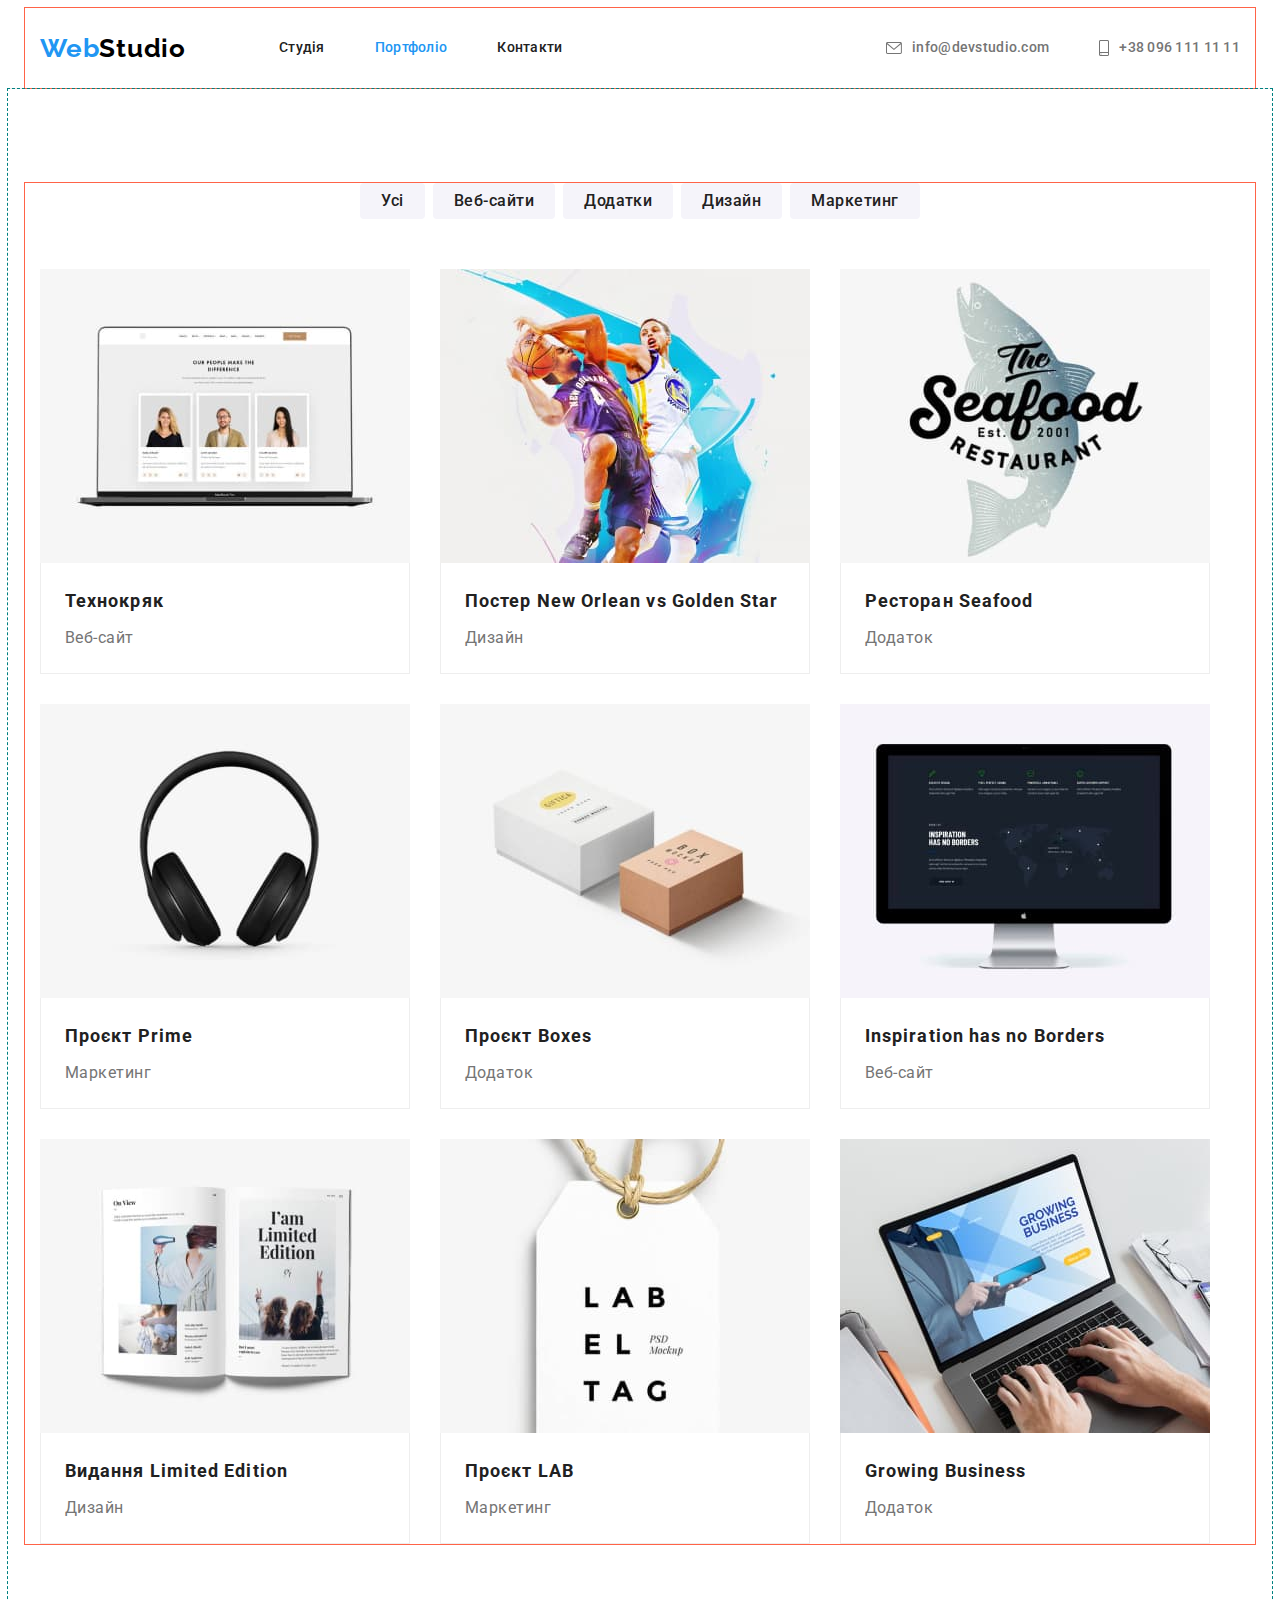
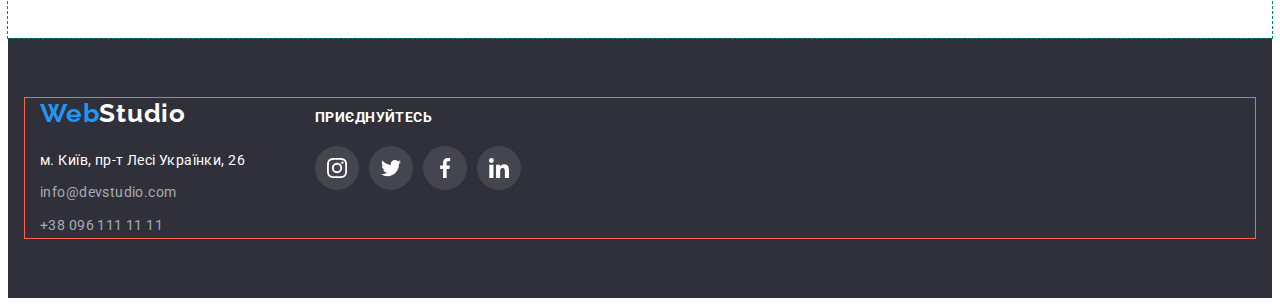
==== portfolio.html @ a0ae5f19 "Add files from hw-04" ====
<!DOCTYPE html>
<html lang="uk">
  <head>
    <meta charset="UTF-8" />
    <meta http-equiv="X-UA-Compatible" content="IE=edge" />
    <meta name="viewport" content="width=device-width, initial-scale=1.0" />
    <title>Портфоліо</title>
    <link rel="preconnect" href="https://fonts.googleapis.com" />
    <link rel="preconnect" href="https://fonts.gstatic.com" crossorigin />
    <link
      href="https://fonts.googleapis.com/css2?family=Raleway:wght@700&family=Roboto:wght@400;500;700;900&display=swap"
      rel="stylesheet"
    />
    <link
      rel="stylesheet"
      href="https://cdnjs.cloudflare.com/ajax/libs/modern-normalize/1.1.0/modern-normalize.min.css"
      integrity="sha512-wpPYUAdjBVSE4KJnH1VR1HeZfpl1ub8YT/NKx4PuQ5NmX2tKuGu6U/JRp5y+Y8XG2tV+wKQpNHVUX03MfMFn9Q=="
      crossorigin="anonymous"
      referrerpolicy="no-referrer"
    />
    <link rel="stylesheet" href="./css/style.css" />
  </head>
  <body>
    <header class="header">
      <div class="header-container container">
        <a href="./index.html" class="header-logo logo"
          >Web<span class="logo-header">Studio</span></a
        >
        <nav class="nav">
          <ul class="site-nav list">
            <li><a href="./index.html" class="header-nav-link link">Студія</a></li>
            <li><a href="./portfolio.html" class="header-nav-link link current">Портфоліо</a></li>
            <li><a href="" class="header-nav-link link">Контакти</a></li>
          </ul>
        </nav>
        <ul class="auth-nav list">
          <li>
            <a href="mailto:info@devstudio.com" class="header-address header-nav-link link">
              <svg class="header-icon envelope" width="16px" height="12px">
                <use href="./img/sprite.svg#icon-envelope"></use>
              </svg>
              info@devstudio.com</a
            >
          </li>
          <li>
            <a href="tel:+380961111111" class="header-tel header-nav-link link">
              <svg class="header-icon smartphone" width="10px" height="16px">
                <use href="./img/sprite.svg#icon-smartphone"></use>
              </svg>
              +38 096 111 11 11</a
            >
          </li>
        </ul>
      </div>
    </header>
    <main>
      <section class="section">
        <div class="main-container container">
          <h1 class="visually-hidden">Портфоліо</h1>
          <ul class="filter-list list">
            <li><button type="button" class="filter-btn">Усі</button></li>
            <li><button type="button" class="filter-btn">Веб-сайти</button></li>
            <li><button type="button" class="filter-btn">Додатки</button></li>
            <li><button type="button" class="filter-btn">Дизайн</button></li>
            <li><button type="button" class="filter-btn">Маркетинг</button></li>
          </ul>
          <ul class="list gallery-list">
            <li class="list-item list-gallery">
              <a href="" class="gallery-image link">
                <img
                  src="./img/portfolio-img-1.jpg"
                  alt="фото людей на екрані ноутбука"
                  width="370"
                  height="294"
                />
                <div class="gallery-description">
                  <h2 class="section-title gallery-item-title">Технокряк</h2>
                  <p class="gallery-item-text">Веб-сайт</p>
                </div>
              </a>
            </li>
            <li class="list-item list-gallery">
              <a href="" class="gallery-image link">
                <img
                  src="./img/portfolio-img-2.jpg"
                  alt="постер з баскетболістами"
                  width="370"
                  height="294"
                />
                <div class="gallery-description">
                  <h2 class="section-title gallery-item-title">
                    Постер <span lang="en">New Orlean vs Golden Star</span>
                  </h2>
                  <p class="gallery-item-text">Дизайн</p>
                </div>
              </a>
            </li>
            <li class="list-item list-gallery">
              <a href="" class="gallery-image link">
                <img
                  src="./img/portfolio-img-3.jpg"
                  alt="логотип рибного ресторану"
                  width="370"
                  height="294"
                />
                <div class="gallery-description">
                  <h2 class="section-title gallery-item-title">
                    Ресторан <span lang="en">Seafood</span>
                  </h2>
                  <p class="gallery-item-text">Додаток</p>
                </div>
              </a>
            </li>
            <li class="list-item list-gallery">
              <a href="" class="gallery-image link">
                <img
                  src="./img/portfolio-img-4.jpg"
                  alt="навушники чорного кольору"
                  width="370"
                  height="294"
                />
                <div class="gallery-description">
                  <h2 class="section-title gallery-item-title">
                    Проєкт <span lang="en">Prime</span>
                  </h2>
                  <p class="gallery-item-text">Маркетинг</p>
                </div>
              </a>
            </li>
            <li class="list-item list-gallery">
              <a href="" class="gallery-image link">
                <img
                  src="./img/portfolio-img-5.jpg"
                  alt="дві картонні коробки з логотипом"
                  width="370"
                  height="294"
                />
                <div class="gallery-description">
                  <h2 class="section-title gallery-item-title">
                    Проєкт <span lang="en">Boxes</span>
                  </h2>
                  <p class="gallery-item-text">Додаток</p>
                </div>
              </a>
            </li>
            <li class="list-item list-gallery">
              <a href="" class="gallery-image link">
                <img
                  src="./img/portfolio-img-6.jpg"
                  alt="сайт відкритий на моніторі"
                  width="370"
                  height="294"
                />
                <div class="gallery-description">
                  <h2 class="section-title gallery-item-title">
                    <span lang="en">Inspiration has no Borders</span>
                  </h2>
                  <p class="gallery-item-text">Веб-сайт</p>
                </div>
              </a>
            </li>
            <li class="list-item list-gallery">
              <a href="" class="gallery-image link">
                <img
                  src="./img/portfolio-img-7.jpg"
                  alt="відкрита книга з фотографіями"
                  width="370"
                  height="294"
                />
                <div class="gallery-description">
                  <h2 class="section-title gallery-item-title">
                    Видання <span lang="en">Limited Edition</span>
                  </h2>
                  <p class="gallery-item-text">Дизайн</p>
                </div>
              </a>
            </li>
            <li class="list-item list-gallery">
              <a href="" class="gallery-image link">
                <img
                  src="./img/portfolio-img-8.jpg"
                  alt="картка з логотипом бренду"
                  width="370"
                  height="294"
                />
                <div class="gallery-description">
                  <h2 class="section-title gallery-item-title">
                    Проєкт <span lang="en">LAB</span>
                  </h2>
                  <p class="gallery-item-text">Маркетинг</p>
                </div>
              </a>
            </li>
            <li class="list-item list-gallery">
              <a href="" class="gallery-image link">
                <img
                  src="./img/portfolio-img-9.jpg"
                  alt="людина працює за ноутбуком"
                  width="370"
                  height="294"
                />
                <div class="gallery-description">
                  <h2 class="section-title gallery-item-title">
                    <span lang="en">Growing Business</span>
                  </h2>
                  <p class="gallery-item-text">Додаток</p>
                </div>
              </a>
            </li>
          </ul>
        </div>
      </section>
    </main>
    <footer class="footer">
      <div class="container">
        <div class="footer-wrap">
          <div class="footer-address-wrap">
            <a href="./index.html" class="logo">Web<span class="logo-footer">Studio</span></a>
            <address class="address">
              <ul class="address-list list">
                <li class="address-list-item">
                  <a
                    href="https://goo.gl/maps/3BvKEKhX9x1HWo9JA"
                    target="_blank"
                    rel="noopener noreferrer nofollow"
                    class="footer-address link"
                    >м. Київ, пр-т Лесі Українки, 26
                  </a>
                </li>
                <li class="address-list-item">
                  <a href="mailto:info@devstudio.com" class="footer-link link">info@devstudio.com</a>
                </li>
                <li class="address-list-item">
                  <a href="tel:+380961111111" class="footer-link link">+38 096 111 11 11</a>
                </li>
              </ul>
            </address>
          </div>
          <div class="footer-social">
            <h2 class="footer-social-title">Приєднуйтесь</h2>
            <ul class="footer-social-list list">
              <li class="footer-social-item">
                <a
                  href="https://instargram.com"
                  target="_blank"
                  rel="noopener noreferrer"
                  aria-label="іконка Instargram"
                  class="footer-social-link link"
                >
                  <svg class="footer-social-icon" width="20px" height="20px">
                    <use href="./img/sprite.svg#icon-instagram"></use>
                  </svg>
                </a>
              </li>
              <li class="footer-social-item">
                <a
                  href="https://twitter.com"
                  target="_blank"
                  rel="noopener noreferrer"
                  aria-label="іконка Twitter"
                  class="footer-social-link link"
                >
                  <svg class="footer-social-icon" width="20px" height="20px">
                    <use href="./img/sprite.svg#icon-twitter"></use>
                  </svg>
                </a>
              </li>
              <li class="footer-social-item">
                <a
                  href="https://facebook.com"
                  target="_blank"
                  rel="noopener noreferrer"
                  aria-label="іконка Facebook"
                  class="footer-social-link link"
                >
                  <svg class="footer-social-icon" width="20px" height="20px">
                    <use href="./img/sprite.svg#icon-facebook"></use>
                  </svg>
                </a>
              </li>
              <li class="footer-social-item">
                <a
                  href="https://linkedin.com"
                  target="_blank"
                  rel="noopener noreferrer"
                  aria-label="іконка Linkedin"
                  class="footer-social-link link"
                >
                  <svg class="footer-social-icon" width="20px" height="20px">
                    <use href="./img/sprite.svg#icon-linkedin"></use>
                  </svg>
                </a>
              </li>
            </ul>
          </div>
        </div>
      </div>
    </footer>
  </body>
</html>
---- css/style.css ----
:root {
    --main-text-color: #757575;
    --title-text-color: #212121;
    --secondary-title-color: #FFFFFF;
    --accent-color: #2196F3;
    --background-color: #FFFFFF; 
    --secondary-bcg-color: #F5F4FA;
    --logo-color: #000000;
    --footer-bcg-color: #2F303A;
    --footer-link-color: rgba(255, 255, 255, 0.6);
    --font-size-main: 14px;
    --font-size-secondary: 16px;
    --indent: 30px;
}
body {
    font-family: 'Roboto', sans-serif;
    font-size: var(--font-size-main);
    letter-spacing: 0.03em;
    color: var(--main-text-color);
    background-color: var(--background-color);
}
h1,h2,h3,h4,h5,h6, p {
    margin: 0;
}
img {
    display: block;
    max-width: 100%;
    height: auto;
}
address {
    font-style: normal;
}
button {
    display: block;
    border: none;
    cursor: pointer;
    border-radius: 4px;
}
.section {
    padding-top: 94px;
    padding-bottom: 94px; 
    
    outline: 1px dashed  teal; 
}
.container {
    width: 1200px;
    padding-right: 15px;
    padding-left: 15px;
    margin-right: auto;
    margin-left: auto;
    
    outline: 1px solid tomato;
}
.list {
    list-style: none;
    margin: 0;
    padding: 0;
}
.link, .logo {
    text-decoration: none;
}
.section-title {
    color: var(--title-text-color);
}
.logo {
    font-family: 'Raleway', sans-serif;
    color: var(--accent-color);
    font-weight: 700;
    font-size: 26px;
    line-height: 1.19;
    letter-spacing: 0.03em;
}
.header-container {
    display: flex;
    align-items: center;
}
.header {
    border-bottom: 1px solid #ECECEC;
}
.logo-header {
    color: var(--logo-color);
}
.header-logo {
    margin-right: 93px;
}
.nav {
    margin-right: auto;
}
.site-nav {
    display: flex;
    align-items: center;
    gap: 50px;
}
.site-nav .link {
    color: var(--title-text-color);
}
.site-nav .link:hover, .site-nav .link:focus {
    color: var(--accent-color);
}
.site-nav .link.current {
    color: var(--accent-color);
}
.header-nav-link {
    font-weight: 500;
    font-size: var(--font-size-main);
    line-height: 1.14;
    letter-spacing: 0.02em;
    display: block;
    padding-top: 32px;
    padding-bottom: 32px;
} 
.header-nav-link:hover, .header-nav-link {
    color: var(--accent-color);
}
.header-address,
.header-tel {
    display: inline-flex;
    align-items: center;
    color: var(--main-text-color);
}
.auth-nav {
    display: flex;
    align-items: center;
    gap: 50px;
}
.auth-nav:hover, .auth-nav:focus {
    color: var(--accent-color);
}
.header-icon {
    margin-right: 10px;
    fill: currentColor;
}
.hero {
    max-width: 1600px;
    margin: 0 auto;
    background-color: #C4C4C4;
    background-image: linear-gradient( to right,
    rgba(47, 48, 58, 0.4),
    rgba(47, 48, 58, 0.4)
    ), url(../img/hero-bcg.jpg);
    background-size: cover;
    background-repeat: no-repeat;
    text-align: center;
    padding: 200px 0;
}
.hero-title {
    width: 696px;
    margin: 0 auto;
    margin-bottom: 30px;
    color: var(--secondary-title-color); 
    font-weight: 900;
    font-size: 44px;
    line-height: 1.36;
    letter-spacing: 0.06em;
    text-transform: uppercase;
}
.hero-button {
    min-width: 216px;
    padding: 10px 32px;
    font-family: inherit;
    font-weight: 700;
    font-size: var(--font-size-secondary);
    line-height: 30px;
    display: inline-block;
    align-items: center;
    text-align: center;
    letter-spacing: 0.06em;
    background-color: var(--accent-color);
    color: var(--secondary-title-color);
    box-shadow: 0px 4px 4px rgba(0, 0, 0, 0.15);
    border: none;
}
.benefits-section {
    padding-bottom: 0;
}
.visually-hidden {
    position: absolute;
    white-space: nowrap;
    width: 1px;
    height: 1px;
    overflow: hidden;
    border: 0;
    padding: 0;
    clip: rect(0 0 0 0);
    clip-path: inset(50%);
    margin: -1px;
}
.benefits-container {
    display: flex;
    justify-content: center;
    align-items: center;
    width: 270px;
    height: 120px;
    background-color: var(--secondary-bcg-color);
    margin-bottom: 30px;
}
.benefits-list {
    display: flex;
}
.benefits-item:not(:last-child) {
    margin-right: 30px;
}

/*
.benefits-item::before {
    content: "";
    display: block;
    height: 120px;
    margin-bottom: 30px;
    background-color: var(--secondary-bcg-color);
    background-size: contain;
    background-repeat: no-repeat;
    background-position: center;
}
.icon-antenna::before {
    background-image: url(../img/svg-antenna-1.svg);
}
.icon-clock::before {
    background-image: url(../img/svg-clock-2.svg);
}
.icon-diagram::before {
    background-image: url(../img/svg-diagram-1.svg);
}
.icon-astronaut::before {
    background-image: url(../img/svg-astronaut-1.svg);
}*/
.benefits-title {
    font-weight: 700;
    font-size: var(--font-size-main);
    line-height: 1.14;
    letter-spacing: 0.03em;
    text-transform: uppercase;
    margin-bottom: 10px;
}
.benefits-text {
    font-size: var(--font-size-main);
    line-height: 1.7;
    letter-spacing: 0.03em;
}
.work-list {
    display: flex;
}
.work-title, 
.team-title, 
.customer-title {
    font-weight: 700;
    font-size: 36px;
    line-height: 1.16;
    text-align: center;
    letter-spacing: 0.03em;
    margin-bottom: 50px;
}
.work-list-item:not(:last-child) {
    margin-right: var(--indent);
}
.team-list {
    display: flex;
    flex-wrap: wrap;
}
.team {
    background-color: var(--secondary-bcg-color);
}
.team-list-item:not(:last-child) {
    margin-right: var(--indent);
}
.team-list-item {
    background-color: var(--background-color);
    box-shadow: 0px 1px 3px rgba(0, 0, 0, 0.12), 
    0px 1px 1px rgba(0, 0, 0, 0.14), 
    0px 2px 1px rgba(0, 0, 0, 0.2);
    border-radius: 0px 0px 4px 4px;
}
.team-description {
    padding-top: 30px;
    padding-bottom: 30px;
}
.title-member {
    font-weight: 500;
    font-size: var(--font-size-secondary);
    line-height: 1.18;
    text-align: center;
    letter-spacing: 0.03em;
    margin-bottom: 10px;
}
.team-text {
    font-size: var(--font-size-secondary);
    line-height: 1.18;
    text-align: center;
    letter-spacing: 0.03em;
}
.social-list {
    display: flex;
    justify-content: center;
    gap: 10px;
    padding-bottom: 30px;
}
.social-item {
    width: 44px;
    height: 44px;
}
.social-link {
    display: flex;
    justify-content: center;
    align-items: center;
    width: 100%;
    height: 100%;
    color: #AFB1B8;
}
.social-icon {
    fill: currentColor;
}
.social-link:hover, .social-link:focus {
    color: var(--secondary-title-color);
    border-radius: 50%;
    background-color: var(--accent-color); 
}
.social-icon:hover, .social-icon:focus {
    fill: currentColor;
}
.customer-list {
    display: flex;
    gap: 30px;
}
.customer-link {
    display: flex;
    justify-content: center;
    align-items: center;
    width: 170px;
    height: 92px;
    color: #AFB1B8;
    border: 1px solid #AFB1B8;
    border-radius: 4px;
}
.customer-link:hover, .customer-link:focus {
    color: var(--accent-color);
    border-color: var(--accent-color);
}
.customer-icon {
    fill: currentColor;
}
.footer {
    padding: 60px 0;
    background-color: var(--footer-bcg-color);
}
.footer-wrap {
    display: flex;
    align-items: baseline;
}
.footer-address-wrap {
    margin-right: 70px;
}
.logo-footer {
    color: var(--secondary-title-color);
}
.address-list {
    margin-top: 20px;
    font-size: var(--font-size-main);
    line-height: 1.7;
    letter-spacing: 0.03em;
}
.footer  .footer-address.link {
    color: var(--secondary-title-color); 
}
.footer .link {
    color: var(--footer-link-color);
}
.footer .link:hover, .footer .link:focus {
    color: var(--accent-color);
}
.address-list-item:not(:last-child) {
    margin-bottom: 9px;
}
.footer-social-title {
    font-weight: 700;
    font-size: var(--font-size-main);
    line-height: 1.14;
    letter-spacing: 0.03em;
    text-transform: uppercase;
    color: var(--secondary-title-color);
    margin-bottom: 20px;
}
.footer-social-list {
    display: flex;
    gap: 10px;
}
.footer-social-item {
    width: 44px;
    height: 44px;
}
.footer-social-link {
    display: flex;
    justify-content: center;
    align-items: center;
    width: 100%;
    height: 100%;
    border-radius: 50%;
    background: rgba(255, 255, 255, 0.1);
    color: var(--secondary-title-color);
}
.footer-social-link:hover, 
.footer-social-link:focus {
    background: var(--accent-color);
}
.footer-social-icon {
    fill: var(--secondary-title-color);
}

/* Styles for portfolio */
.filter-list {
    display: flex;
    justify-content: center;
    gap: 8px;
    margin-bottom: 50px;
}
.filter-btn {
    padding: 5px 21px;
    font-family: inherit;
    font-weight: 500;
    font-size: var(--font-size-secondary);
    line-height: 1.62;
    text-align: center;
    letter-spacing: 0.03em; 
    background-color: var(--secondary-bcg-color);
    color: var(--title-text-color);
    border: none;
}
.filter-btn:hover, .filter-btn:focus {
    background-color: var(--accent-color);
    color: var(--secondary-title-color);
    border: 1px solid transparent;
    box-shadow: 0px 3px 1px rgba(0, 0, 0, 0.1),
    0px 1px 2px rgba(0, 0, 0, 0.08),
    0px 2px 2px rgba(0, 0, 0, 0.12);
}
.gallery-list {
    display: flex;
    flex-wrap: wrap;
    gap: var(--indent);
}
.gallery-image {
    display: inline-block;
}
.gallery-image:hover, .gallery-image:focus {
    box-shadow: 0px 1px 1px rgba(0, 0, 0, 0.12),
    0px 4px 4px rgba(0, 0, 0, 0.06), 
    1px 4px 6px rgba(0, 0, 0, 0.16);
}    
.gallery-description {
    background: var(--background-color);
    border: 1px solid  #EEEEEE;
    border-top: none;
    padding: 20px 24px;
}
.gallery-item-title {
    font-weight: 700;
    font-size: 18px;
    line-height: 2;
    letter-spacing: 0.06em;
    margin-bottom: 4px;
}
.gallery-item-text {
    font-size: var(--font-size-secondary);
    line-height: 1.87;
    letter-spacing: 0.03em;
    color: var(--main-text-color);
}
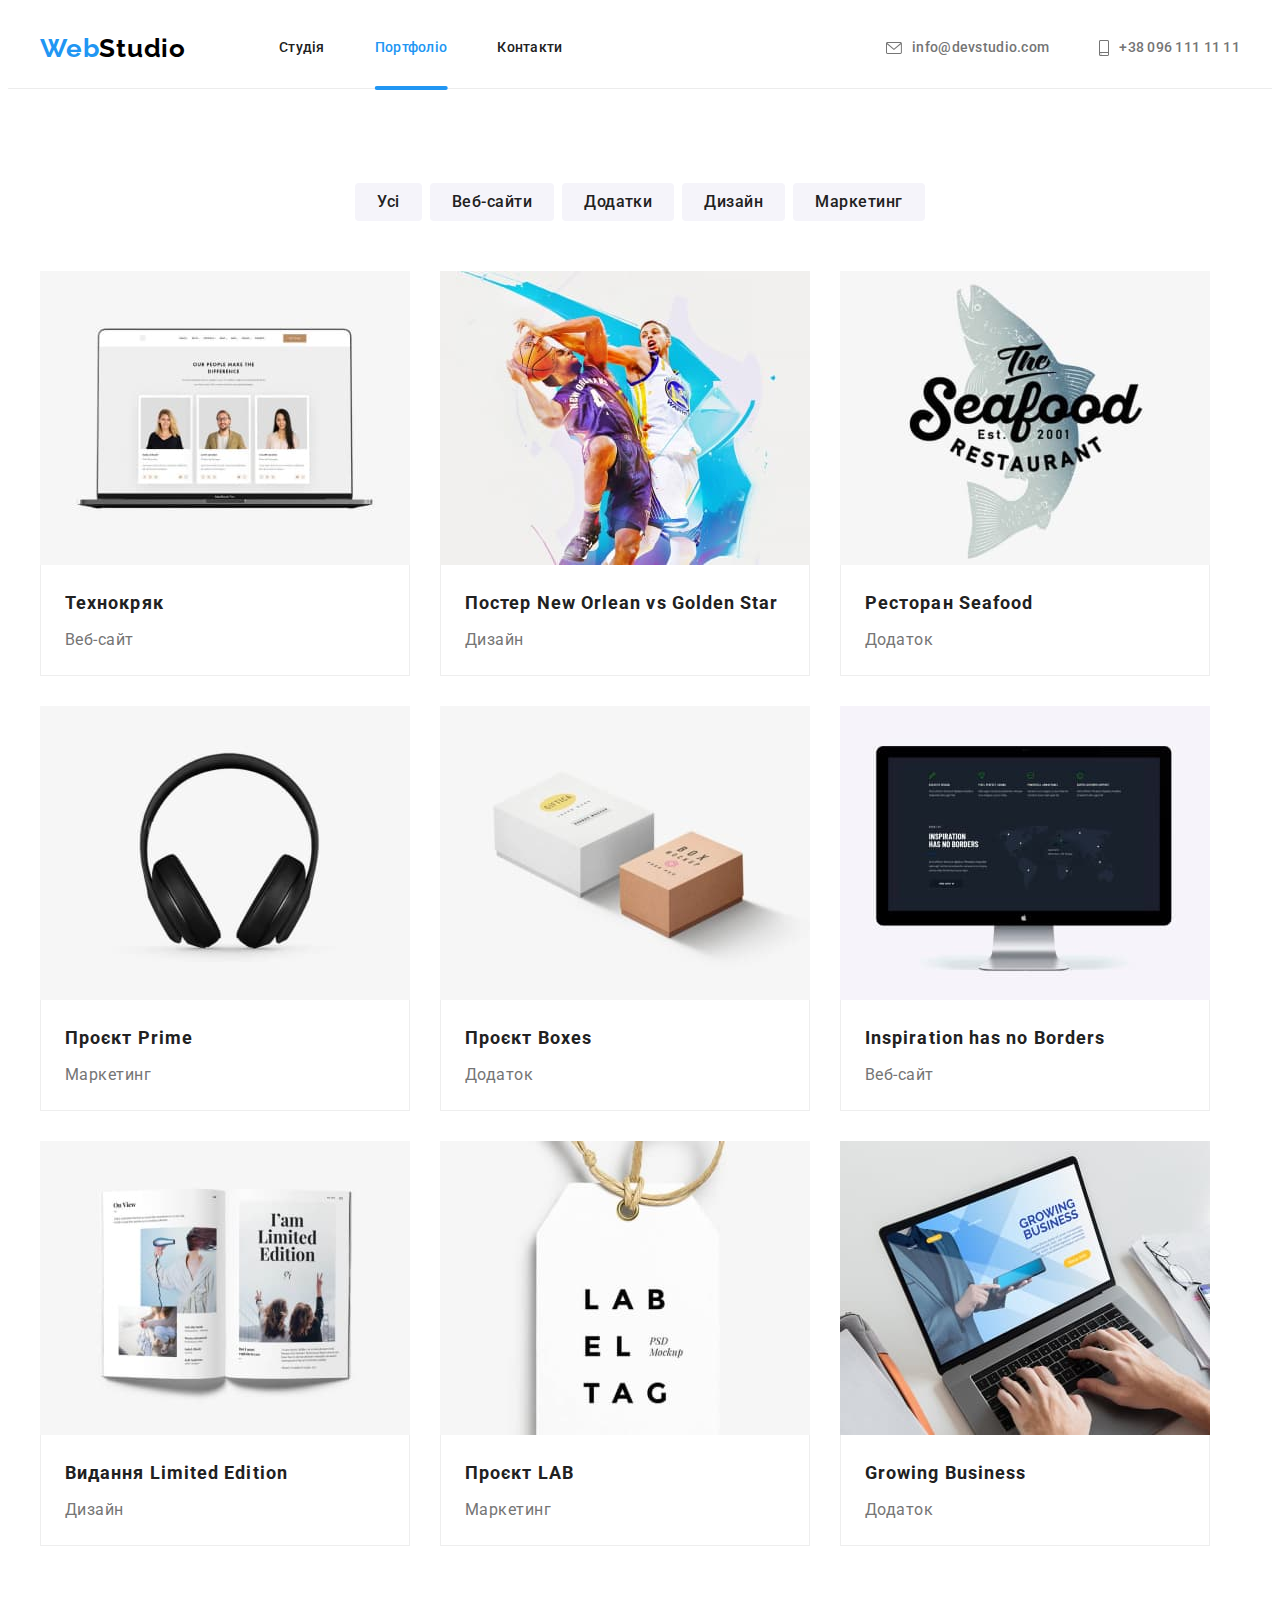
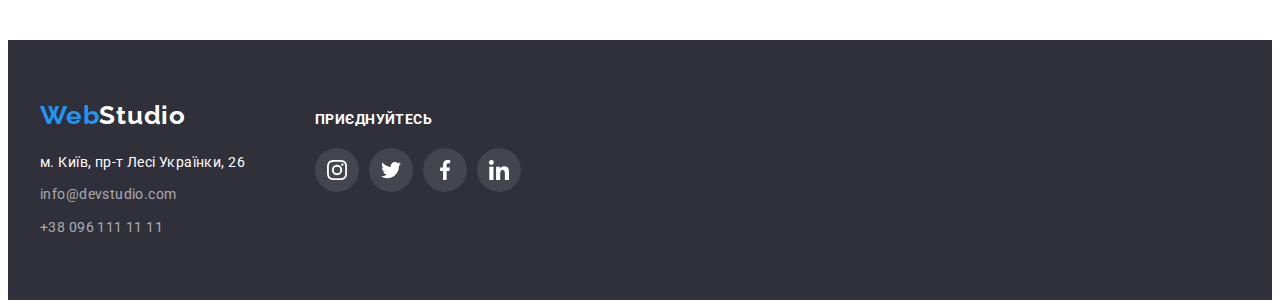
==== commit 5a58eb9f: "Add js, modal and animation" ====
--- a/portfolio.html
+++ b/portfolio.html
@@ -65,28 +65,46 @@
             <li><button type="button" class="filter-btn">Маркетинг</button></li>
           </ul>
           <ul class="list gallery-list">
-            <li class="list-item list-gallery">
-              <a href="" class="gallery-image link">
-                <img
-                  src="./img/portfolio-img-1.jpg"
-                  alt="фото людей на екрані ноутбука"
-                  width="370"
-                  height="294"
-                />
+            <li class="list-item gallery-item">
+              <a href="" class="gallery-image link">
+                <div class="gallery-thumbs">
+                  <img
+                    src="./img/portfolio-img-1.jpg"
+                    alt="фото людей на екрані ноутбука"
+                    width="370"
+                    height="294"
+                  />
+                  <div class="overlay-gallery">
+                    <p class="overlay-gallery-text">
+                      Ресурс пропонує комплексні пропозиції з різним рівнем функціоналу та сервісів.
+                      Все це дозволить відвідувачу отримати вичерпні відомості про компанію чи
+                      приватну особу.
+                    </p>
+                  </div>
+                </div>
                 <div class="gallery-description">
                   <h2 class="section-title gallery-item-title">Технокряк</h2>
                   <p class="gallery-item-text">Веб-сайт</p>
                 </div>
               </a>
             </li>
-            <li class="list-item list-gallery">
-              <a href="" class="gallery-image link">
-                <img
-                  src="./img/portfolio-img-2.jpg"
-                  alt="постер з баскетболістами"
-                  width="370"
-                  height="294"
-                />
+            <li class="list-item gallery-item">
+              <a href="" class="gallery-image link">
+                <div class="gallery-thumbs">
+                  <img
+                    src="./img/portfolio-img-2.jpg"
+                    alt="постер з баскетболістами"
+                    width="370"
+                    height="294"
+                  />
+                  <div class="overlay-gallery">
+                    <p class="overlay-gallery-text">
+                      Ресурс пропонує комплексні пропозиції з різним рівнем функціоналу та сервісів.
+                      Все це дозволить відвідувачу отримати вичерпні відомості про компанію чи
+                      приватну особу.
+                    </p>
+                  </div>
+                </div>
                 <div class="gallery-description">
                   <h2 class="section-title gallery-item-title">
                     Постер <span lang="en">New Orlean vs Golden Star</span>
@@ -95,14 +113,24 @@
                 </div>
               </a>
             </li>
-            <li class="list-item list-gallery">
-              <a href="" class="gallery-image link">
-                <img
-                  src="./img/portfolio-img-3.jpg"
-                  alt="логотип рибного ресторану"
-                  width="370"
-                  height="294"
-                />
+            <li class="list-item gallery-item">
+              <a href="" class="gallery-image link">
+                <div class="gallery-thumbs">
+                  <img
+                    src="./img/portfolio-img-3.jpg"
+                    alt="логотип рибного ресторану"
+                    width="370"
+                    height="294"
+                  />
+                  <div class="overlay-gallery">
+                    <p class="overlay-gallery-text">
+                      Ресурс пропонує комплексні пропозиції з різним рівнем функціоналу та сервісів.
+                      Все це дозволить відвідувачу отримати вичерпні відомості про компанію чи
+                      приватну особу.
+                    </p>
+                  </div>
+                </div>
+
                 <div class="gallery-description">
                   <h2 class="section-title gallery-item-title">
                     Ресторан <span lang="en">Seafood</span>
@@ -111,14 +139,23 @@
                 </div>
               </a>
             </li>
-            <li class="list-item list-gallery">
-              <a href="" class="gallery-image link">
-                <img
-                  src="./img/portfolio-img-4.jpg"
-                  alt="навушники чорного кольору"
-                  width="370"
-                  height="294"
-                />
+            <li class="list-item gallery-item">
+              <a href="" class="gallery-image link">
+                <div class="gallery-thumbs">
+                  <img
+                    src="./img/portfolio-img-4.jpg"
+                    alt="навушники чорного кольору"
+                    width="370"
+                    height="294"
+                  />
+                  <div class="overlay-gallery">
+                    <p class="overlay-gallery-text">
+                      Ресурс пропонує комплексні пропозиції з різним рівнем функціоналу та сервісів.
+                      Все це дозволить відвідувачу отримати вичерпні відомості про компанію чи
+                      приватну особу.
+                    </p>
+                  </div>
+                </div>
                 <div class="gallery-description">
                   <h2 class="section-title gallery-item-title">
                     Проєкт <span lang="en">Prime</span>
@@ -127,14 +164,23 @@
                 </div>
               </a>
             </li>
-            <li class="list-item list-gallery">
-              <a href="" class="gallery-image link">
-                <img
-                  src="./img/portfolio-img-5.jpg"
-                  alt="дві картонні коробки з логотипом"
-                  width="370"
-                  height="294"
-                />
+            <li class="list-item gallery-item">
+              <a href="" class="gallery-image link">
+                <div class="gallery-thumbs">
+                  <img
+                    src="./img/portfolio-img-5.jpg"
+                    alt="дві картонні коробки з логотипом"
+                    width="370"
+                    height="294"
+                  />
+                  <div class="overlay-gallery">
+                    <p class="overlay-gallery-text">
+                      Ресурс пропонує комплексні пропозиції з різним рівнем функціоналу та сервісів.
+                      Все це дозволить відвідувачу отримати вичерпні відомості про компанію чи
+                      приватну особу.
+                    </p>
+                  </div>
+                </div>
                 <div class="gallery-description">
                   <h2 class="section-title gallery-item-title">
                     Проєкт <span lang="en">Boxes</span>
@@ -143,14 +189,23 @@
                 </div>
               </a>
             </li>
-            <li class="list-item list-gallery">
-              <a href="" class="gallery-image link">
-                <img
-                  src="./img/portfolio-img-6.jpg"
-                  alt="сайт відкритий на моніторі"
-                  width="370"
-                  height="294"
-                />
+            <li class="list-item gallery-item">
+              <a href="" class="gallery-image link">
+                <div class="gallery-thumbs">
+                  <img
+                    src="./img/portfolio-img-6.jpg"
+                    alt="сайт відкритий на моніторі"
+                    width="370"
+                    height="294"
+                  />
+                  <div class="overlay-gallery">
+                    <p class="overlay-gallery-text">
+                      Ресурс пропонує комплексні пропозиції з різним рівнем функціоналу та сервісів.
+                      Все це дозволить відвідувачу отримати вичерпні відомості про компанію чи
+                      приватну особу.
+                    </p>
+                  </div>
+                </div>
                 <div class="gallery-description">
                   <h2 class="section-title gallery-item-title">
                     <span lang="en">Inspiration has no Borders</span>
@@ -159,14 +214,23 @@
                 </div>
               </a>
             </li>
-            <li class="list-item list-gallery">
-              <a href="" class="gallery-image link">
-                <img
-                  src="./img/portfolio-img-7.jpg"
-                  alt="відкрита книга з фотографіями"
-                  width="370"
-                  height="294"
-                />
+            <li class="list-item gallery-item">
+              <a href="" class="gallery-image link">
+                <div class="gallery-thumbs">
+                  <img
+                    src="./img/portfolio-img-7.jpg"
+                    alt="відкрита книга з фотографіями"
+                    width="370"
+                    height="294"
+                  />
+                  <div class="overlay-gallery">
+                    <p class="overlay-gallery-text">
+                      Ресурс пропонує комплексні пропозиції з різним рівнем функціоналу та сервісів.
+                      Все це дозволить відвідувачу отримати вичерпні відомості про компанію чи
+                      приватну особу.
+                    </p>
+                  </div>
+                </div>
                 <div class="gallery-description">
                   <h2 class="section-title gallery-item-title">
                     Видання <span lang="en">Limited Edition</span>
@@ -175,14 +239,23 @@
                 </div>
               </a>
             </li>
-            <li class="list-item list-gallery">
-              <a href="" class="gallery-image link">
-                <img
-                  src="./img/portfolio-img-8.jpg"
-                  alt="картка з логотипом бренду"
-                  width="370"
-                  height="294"
-                />
+            <li class="list-item gallery-item">
+              <a href="" class="gallery-image link">
+                <div class="gallery-thumbs">
+                  <img
+                    src="./img/portfolio-img-8.jpg"
+                    alt="картка з логотипом бренду"
+                    width="370"
+                    height="294"
+                  />
+                  <div class="overlay-gallery">
+                    <p class="overlay-gallery-text">
+                      Ресурс пропонує комплексні пропозиції з різним рівнем функціоналу та сервісів.
+                      Все це дозволить відвідувачу отримати вичерпні відомості про компанію чи
+                      приватну особу.
+                    </p>
+                  </div>
+                </div>
                 <div class="gallery-description">
                   <h2 class="section-title gallery-item-title">
                     Проєкт <span lang="en">LAB</span>
@@ -191,14 +264,23 @@
                 </div>
               </a>
             </li>
-            <li class="list-item list-gallery">
-              <a href="" class="gallery-image link">
-                <img
-                  src="./img/portfolio-img-9.jpg"
-                  alt="людина працює за ноутбуком"
-                  width="370"
-                  height="294"
-                />
+            <li class="list-item gallery-item">
+              <a href="" class="gallery-image link">
+                <div class="gallery-thumbs">
+                  <img
+                    src="./img/portfolio-img-9.jpg"
+                    alt="людина працює за ноутбуком"
+                    width="370"
+                    height="294"
+                  />
+                  <div class="overlay-gallery">
+                    <p class="overlay-gallery-text">
+                      Ресурс пропонує комплексні пропозиції з різним рівнем функціоналу та сервісів.
+                      Все це дозволить відвідувачу отримати вичерпні відомості про компанію чи
+                      приватну особу.
+                    </p>
+                  </div>
+                </div>
                 <div class="gallery-description">
                   <h2 class="section-title gallery-item-title">
                     <span lang="en">Growing Business</span>
@@ -228,7 +310,9 @@
                   </a>
                 </li>
                 <li class="address-list-item">
-                  <a href="mailto:info@devstudio.com" class="footer-link link">info@devstudio.com</a>
+                  <a href="mailto:info@devstudio.com" class="footer-link link"
+                    >info@devstudio.com</a
+                  >
                 </li>
                 <li class="address-list-item">
                   <a href="tel:+380961111111" class="footer-link link">+38 096 111 11 11</a>
--- a/css/style.css
+++ b/css/style.css
@@ -11,6 +11,8 @@
     --font-size-main: 14px;
     --font-size-secondary: 16px;
     --indent: 30px;
+    --anim-duration: 250ms;
+    --anim-timing-function: cubic-bezier(0.4, 0, 0.2, 1);
 }
 body {
     font-family: 'Roboto', sans-serif;
@@ -40,7 +42,7 @@
     padding-top: 94px;
     padding-bottom: 94px; 
     
-    outline: 1px dashed  teal; 
+    /*outline: 1px dashed  teal; */
 }
 .container {
     width: 1200px;
@@ -49,7 +51,7 @@
     margin-right: auto;
     margin-left: auto;
     
-    outline: 1px solid tomato;
+    /*outline: 1px solid tomato;*/
 }
 .list {
     list-style: none;
@@ -93,6 +95,10 @@
 }
 .site-nav .link {
     color: var(--title-text-color);
+
+    transition-property: color;
+    transition-duration: var(--anim-duration);
+    transition-timing-function: var(--anim-timing-function);
 }
 .site-nav .link:hover, .site-nav .link:focus {
     color: var(--accent-color);
@@ -101,6 +107,7 @@
     color: var(--accent-color);
 }
 .header-nav-link {
+    position: relative;
     font-weight: 500;
     font-size: var(--font-size-main);
     line-height: 1.14;
@@ -112,11 +119,27 @@
 .header-nav-link:hover, .header-nav-link {
     color: var(--accent-color);
 }
+.current::after {
+    content: '';
+    position: absolute;
+    left: 50%;
+    bottom: -2px;
+    transform: translateX(-50%);
+    display: block;
+    width: 100%;
+    height: 4px;
+    border-radius: 2px;
+    background-color: var(--accent-color);
+}
 .header-address,
 .header-tel {
     display: inline-flex;
     align-items: center;
     color: var(--main-text-color);
+
+    transition-property: color;
+    transition-duration: var(--anim-duration);
+    transition-timing-function: var(--anim-timing-function);
 }
 .auth-nav {
     display: flex;
@@ -170,6 +193,9 @@
     box-shadow: 0px 4px 4px rgba(0, 0, 0, 0.15);
     border: none;
 }
+.hero-button:hover, .hero-button:focus {
+    animation: pulsate-bck 0.5s ease-in-out infinite both;
+}
 .benefits-section {
     padding-bottom: 0;
 }
@@ -200,30 +226,6 @@
 .benefits-item:not(:last-child) {
     margin-right: 30px;
 }
-
-/*
-.benefits-item::before {
-    content: "";
-    display: block;
-    height: 120px;
-    margin-bottom: 30px;
-    background-color: var(--secondary-bcg-color);
-    background-size: contain;
-    background-repeat: no-repeat;
-    background-position: center;
-}
-.icon-antenna::before {
-    background-image: url(../img/svg-antenna-1.svg);
-}
-.icon-clock::before {
-    background-image: url(../img/svg-clock-2.svg);
-}
-.icon-diagram::before {
-    background-image: url(../img/svg-diagram-1.svg);
-}
-.icon-astronaut::before {
-    background-image: url(../img/svg-astronaut-1.svg);
-}*/
 .benefits-title {
     font-weight: 700;
     font-size: var(--font-size-main);
@@ -239,6 +241,25 @@
 }
 .work-list {
     display: flex;
+}
+.work-list-item {
+    position: relative;
+}
+.overlay {
+    position: absolute;
+    bottom: 0;
+    width: 100%;
+    padding-top: 27px;
+    padding-bottom: 27px;
+    background: rgba(47, 48, 58, 0.8);
+    backdrop-filter: blur(2px);
+}
+.overlay-text {
+    font-weight: 700;
+    line-height: 1.14;
+    text-align: center;
+    text-transform: uppercase;
+    color: var(--secondary-title-color);
 }
 .work-title, 
 .team-title, 
@@ -305,13 +326,17 @@
     width: 100%;
     height: 100%;
     color: #AFB1B8;
+    border-radius: 50%;
+
+    transition-property: color, background-color;
+    transition-duration: var(--anim-duration);
+    transition-timing-function: var(--anim-timing-function);
 }
 .social-icon {
     fill: currentColor;
 }
 .social-link:hover, .social-link:focus {
     color: var(--secondary-title-color);
-    border-radius: 50%;
     background-color: var(--accent-color); 
 }
 .social-icon:hover, .social-icon:focus {
@@ -330,6 +355,10 @@
     color: #AFB1B8;
     border: 1px solid #AFB1B8;
     border-radius: 4px;
+
+    transition-property: color, border-color;
+    transition-duration: var(--anim-duration);
+    transition-timing-function: var(--anim-timing-function);
 }
 .customer-link:hover, .customer-link:focus {
     color: var(--accent-color);
@@ -360,9 +389,15 @@
 }
 .footer  .footer-address.link {
     color: var(--secondary-title-color); 
+    transition-property: color;
+    transition-duration: var(--anim-duration);
+    transition-timing-function: var(--anim-timing-function);
 }
 .footer .link {
     color: var(--footer-link-color);
+    transition-property: color, background-color;
+    transition-duration: var(--anim-duration);
+    transition-timing-function: var(--anim-timing-function);
 }
 .footer .link:hover, .footer .link:focus {
     color: var(--accent-color);
@@ -394,12 +429,12 @@
     width: 100%;
     height: 100%;
     border-radius: 50%;
-    background: rgba(255, 255, 255, 0.1);
+    background-color:  rgba(255, 255, 255, 0.1);
     color: var(--secondary-title-color);
 }
 .footer-social-link:hover, 
 .footer-social-link:focus {
-    background: var(--accent-color);
+    background-color: var(--accent-color);
 }
 .footer-social-icon {
     fill: var(--secondary-title-color);
@@ -413,7 +448,7 @@
     margin-bottom: 50px;
 }
 .filter-btn {
-    padding: 5px 21px;
+    padding: 6px 22px;
     font-family: inherit;
     font-weight: 500;
     font-size: var(--font-size-secondary);
@@ -423,11 +458,15 @@
     background-color: var(--secondary-bcg-color);
     color: var(--title-text-color);
     border: none;
+
+    transition-property: color, background-color, box-shadow;
+    transition-duration: var(--anim-duration);
+    transition-timing-function: var(--anim-timing-function);
+
 }
 .filter-btn:hover, .filter-btn:focus {
     background-color: var(--accent-color);
     color: var(--secondary-title-color);
-    border: 1px solid transparent;
     box-shadow: 0px 3px 1px rgba(0, 0, 0, 0.1),
     0px 1px 2px rgba(0, 0, 0, 0.08),
     0px 2px 2px rgba(0, 0, 0, 0.12);
@@ -437,8 +476,39 @@
     flex-wrap: wrap;
     gap: var(--indent);
 }
+.gallery-thumbs {
+    position: relative;
+    overflow: hidden;
+}
+.overlay-gallery {
+    position: absolute;
+    top: 0;
+    left: 0;
+    transform: translateY(100%);
+    width: 100%;
+    height: 100%;
+    padding-left: 24px;
+    padding-right: 24px;
+    display: flex;
+    align-items: center;
+    color: var(--background-color);
+    font-size: 18px;
+    line-height: 1.55;
+    letter-spacing: 0.03em;
+    background-color: rgba(33, 150, 243, 0.9);
+    transition-property: transform;
+    transition-duration: var(--anim-duration);
+    transition-timing-function: var(--anim-timing-function);
+}
+.gallery-item:hover .overlay-gallery, 
+.gallery-item:focus .overlay-gallery {
+    transform: translateY(0);
+}
 .gallery-image {
     display: inline-block;
+    transition-property: box-shadow;
+    transition-duration: var(--anim-duration);
+    transition-timing-function: var(--anim-timing-function);
 }
 .gallery-image:hover, .gallery-image:focus {
     box-shadow: 0px 1px 1px rgba(0, 0, 0, 0.12),
@@ -463,4 +533,83 @@
     line-height: 1.87;
     letter-spacing: 0.03em;
     color: var(--main-text-color);
-}+}
+.backdrop {
+    position: fixed;
+    top: 0;
+    left: 0;
+    width: 100%;
+    height: 100%;
+    background-color: rgba(0, 0, 0, 0.2);
+    backdrop-filter: blur(1px);
+    transition-property: opacity, visibility;
+    transition-duration: var(--anim-duration);
+    transition-timing-function: var(--anim-timing-function);
+}
+.backdrop.is-hidden {
+    opacity: 0;
+    visibility: hidden;
+    pointer-events: none;
+}
+.modal {
+    position: absolute;
+    top: 50%;
+    left: 50%;
+    transform: translateX(-50%) translateY(-50%);
+    width: 530px;
+    min-height: 580px;
+    background-color: var(--background-color);
+    box-shadow: 0px 1px 3px rgba(0, 0, 0, 0.12), 
+    0px 1px 1px rgba(0, 0, 0, 0.14), 
+    0px 2px 1px rgba(0, 0, 0, 0.2);
+    border-radius: 4px;  
+}
+.modal.modal-animation {
+    animation: scale-in-ver-top 0.6s cubic-bezier(0.250, 0.460, 0.450, 0.940) both;
+}
+.modal-btn {
+    position: absolute;
+    top: 8px;
+    right: 8px;
+    display: inline-flex;
+    align-items: center;
+    justify-content: center;
+    padding: 0;
+    width: 30px;
+    height: 30px;
+    border-radius: 50%;
+    background-color: var(--background-color);
+    border: 1px solid rgba(0, 0, 0, 0.1);
+}
+.modal-icon {
+    fill: var(--logo-color);
+}
+@keyframes scale-in-ver-top {
+    0% {
+      transform: scaleY(0) translate(-50%, -50%);
+      transform-origin: 100% 0%;
+      opacity: 0.2;
+    }
+    50% {
+        transform: scaleY(0.5) translate(-50%, -50%);
+        transform-origin: 100% 0%;
+        opacity: 0.5;
+      }
+    100% {
+      transform: scaleY(1) translate(-50%, -50%);
+      transform-origin: 100% 0%;
+      opacity: 1;
+    }
+  }
+  @keyframes pulsate-bck {
+    0% {
+      transform: scale(1);
+    }
+    50% {
+      transform: scale(0.98);
+    }
+    100% {
+      transform: scale(1);
+    }
+  }
+  